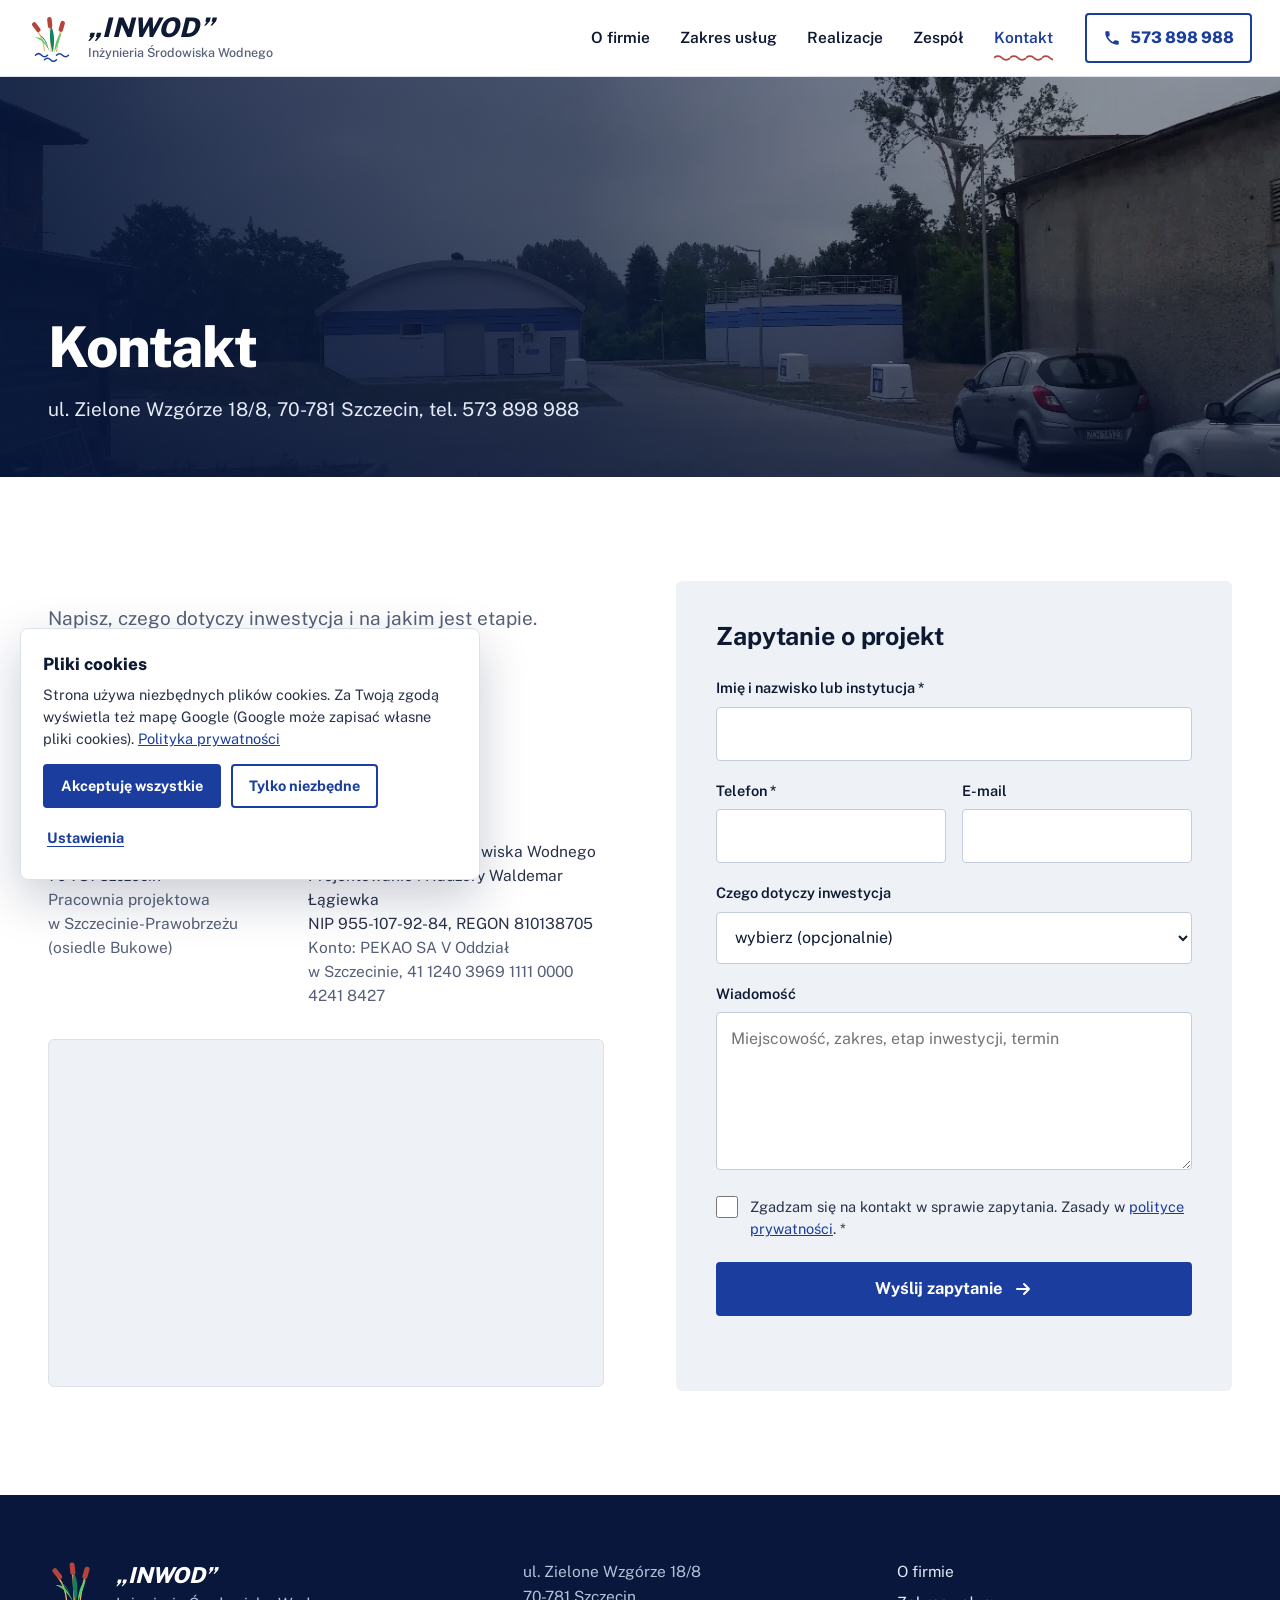
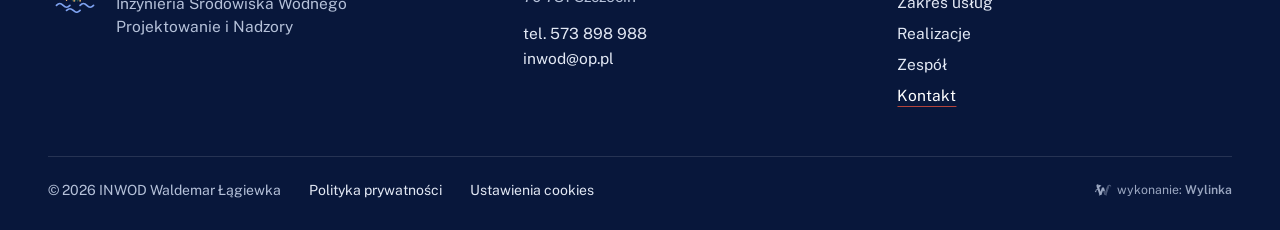
==== kontakt/index.html @ 0514026c "Wersja testowa strony INWOD do odbioru (eksport z WordPressa, noindex) Co-Authored-By: Claude Opus 5" ====
<!doctype html>
<html lang="pl">
<head>
<meta charset="utf-8">
<meta name="viewport" content="width=device-width,initial-scale=1,viewport-fit=cover">
<title>Kontakt - pracownia w Szczecinie | INWOD Szczecin</title>
<meta name="description" content="INWOD, ul. Zielone Wzgórze 18/8, 70-781 Szczecin. Telefon 573 898 988, e-mail inwod@op.pl. Formularz zapytania o projekt i mapa dojazdu.">
<meta name="robots" content="noindex, nofollow">
<link rel="canonical" href="https://disaster26.github.io/inwod-koncepcja/kontakt/">
<meta property="og:type" content="website"><meta property="og:locale" content="pl_PL"><meta property="og:site_name" content="INWOD"><meta property="og:title" content="Kontakt - pracownia w Szczecinie | INWOD Szczecin"><meta property="og:description" content="INWOD, ul. Zielone Wzgórze 18/8, 70-781 Szczecin. Telefon 573 898 988, e-mail inwod@op.pl. Formularz zapytania o projekt i mapa dojazdu."><meta property="og:url" content="https://disaster26.github.io/inwod-koncepcja/kontakt/"><meta property="og:image" content="https://disaster26.github.io/inwod-koncepcja/wp-content/uploads/2026/11/suw-lazy-filtry-1024x768.webp">
<script type="application/ld+json">{"@context":"https://schema.org","@type":"ProfessionalService","@id":"https://disaster26.github.io/inwod-koncepcja/#firma","name":"INWOD Inżynieria Środowiska Wodnego Projektowanie i Nadzory Waldemar Łągiewka","alternateName":"INWOD","url":"https://disaster26.github.io/inwod-koncepcja/","telephone":"+48573898988","email":"inwod@op.pl","foundingDate":"1994","founder":{"@type":"Person","name":"Waldemar Łągiewka","jobTitle":"projektant, właściciel"},"taxID":"9551079284","address":{"@type":"PostalAddress","streetAddress":"Zielone Wzgórze 18/8","postalCode":"70-781","addressLocality":"Szczecin","addressRegion":"zachodniopomorskie","addressCountry":"PL"},"areaServed":"Polska","knowsAbout":["oczyszczalnie ścieków","stacje uzdatniania wody","sieci wodociągowe","kanalizacja sanitarna","kanalizacja deszczowa","operaty wodnoprawne","karta informacyjna przedsięwzięcia"],"image":"https://disaster26.github.io/inwod-koncepcja/wp-content/uploads/2026/11/suw-lazy-filtry-1024x768.webp"}</script>
<meta name="theme-color" content="#0B1E4C">
<link rel="icon" href="https://disaster26.github.io/inwod-koncepcja/wp-content/themes/inwod/assets/img/favicon.svg" type="image/svg+xml"><link rel="apple-touch-icon" href="https://disaster26.github.io/inwod-koncepcja/wp-content/themes/inwod/assets/img/favicon-180.png">
<link rel="preload" href="https://disaster26.github.io/inwod-koncepcja/wp-content/themes/inwod/assets/fonts/publicsans-latin.woff2" as="font" type="font/woff2" crossorigin>
<link rel="preload" href="https://disaster26.github.io/inwod-koncepcja/wp-content/themes/inwod/assets/fonts/publicsans-latin-ext.woff2" as="font" type="font/woff2" crossorigin>
<style>@font-face{font-family:"Public Sans";src:url(https://disaster26.github.io/inwod-koncepcja/wp-content/themes/inwod/assets/fonts/publicsans-latin-ext.woff2) format("woff2");font-weight:100 900;font-display:swap;unicode-range:U+0100-02BA,U+02BD-02C5,U+02C7-02CC,U+02CE-02D7,U+02DD-02FF,U+0304,U+0308,U+0329,U+1D00-1DBF,U+1E00-1E9F,U+1EF2-1EFF,U+2020,U+20A0-20AB,U+20AD-20C0,U+2113,U+2C60-2C7F,U+A720-A7FF}
@font-face{font-family:"Public Sans";src:url(https://disaster26.github.io/inwod-koncepcja/wp-content/themes/inwod/assets/fonts/publicsans-latin.woff2) format("woff2");font-weight:100 900;font-display:swap;unicode-range:U+0000-00FF,U+0131,U+0152-0153,U+02BB-02BC,U+02C6,U+02DA,U+02DC,U+0304,U+0308,U+0329,U+2000-206F,U+20AC,U+2122,U+2191,U+2193,U+2212,U+2215,U+FEFF,U+FFFD}
:root{--g:#1B3E9E;--gd:#0B1E4C;--gdd:#08173B;--a:#B4443C;--ad:#93302A;--z:#13805F;--ink:#0E1A33;--tx:#28324A;--sz:#566079;--li:#DCE2EA;--bg2:#EEF1F5;--hh:76px;--fala:url("data:image/svg+xml,%3Csvg xmlns='http://www.w3.org/2000/svg' width='16' height='6' viewBox='0 0 16 6'%3E%3Cpath d='M0 3c2-2.4 6-2.4 8 0s6 2.4 8 0' fill='none' stroke='%23B4443C' stroke-width='1.8'/%3E%3C/svg%3E");--fala-g:url("data:image/svg+xml,%3Csvg xmlns='http://www.w3.org/2000/svg' width='22' height='10' viewBox='0 0 22 10'%3E%3Cg fill='none' stroke='%231B3E9E' stroke-width='1.7' stroke-linecap='round'%3E%3Cpath d='M1 3.5c2.2-2.6 4.8-2.6 7 0s4.8 2.6 7 0'/%3E%3Cpath d='M6 8c2.2-2.6 4.8-2.6 7 0s4.8 2.6 7 0'/%3E%3C/g%3E%3C/svg%3E")}
*,*::before,*::after{box-sizing:border-box}
html{-webkit-text-size-adjust:100%;scroll-behavior:smooth;scroll-padding-top:calc(var(--hh) + 16px)}
body{margin:0;background:#fff;color:var(--tx);font:400 17px/1.62 "Public Sans",system-ui,-apple-system,"Segoe UI",Roboto,Arial,sans-serif;-webkit-font-smoothing:antialiased;overflow-x:hidden}
img,svg{max-width:100%;display:block}
img{height:auto}
a{color:var(--g)}
h1,h2,h3{color:var(--ink);line-height:1.12;margin:0;font-weight:800;letter-spacing:-.015em;text-wrap:balance}
h2{font-size:clamp(29px,3.1vw,44px)}
h3{font-size:20px;font-weight:700;letter-spacing:-.005em;line-height:1.25}
p{margin:0 0 1em}
button{font:inherit;cursor:pointer}
.wrap{max-width:1240px;margin:0 auto;padding:0 28px}
.skip{position:absolute;left:-9999px;top:8px;z-index:100;background:#fff;padding:10px 14px}
.skip:focus{left:8px}
:focus-visible{outline:3px solid var(--a);outline-offset:2px}
.ik{width:18px;height:18px;flex:none}
.szary{color:var(--sz)}
/* przyciski */
.btn{display:inline-flex;align-items:center;justify-content:center;gap:10px;min-height:54px;padding:0 26px;border-radius:4px;border:2px solid transparent;font-weight:700;font-size:16.5px;line-height:1.2;text-decoration:none;transition:background-color .18s,color .18s,border-color .18s,transform .18s}
.btn:active{transform:translateY(1px)}
.btn .ik{width:20px;height:20px}
.btn-akc{background:var(--a);color:#fff}
.btn-akc:hover{background:var(--ad)}
.btn-szklo{background:rgba(8,23,59,.28);border-color:rgba(255,255,255,.8);color:#fff;-webkit-backdrop-filter:blur(6px);backdrop-filter:blur(6px)}
.btn-szklo:hover{background:#fff;color:var(--gd)}
.btn-gl{background:var(--g);color:#fff}
.btn-gl:hover{background:var(--gd)}
.btn-pelny{width:100%}
.lnk{display:inline-flex;align-items:center;gap:8px;font-weight:700;color:var(--g);text-decoration:none}
.lnk .ik{transition:transform .18s}
.lnk:hover .ik{transform:translateX(4px)}
.lnk-jasny{color:#fff}
/* nagłówek */
.top{position:sticky;top:0;z-index:50;background:#fff;border-bottom:1px solid var(--li)}
.top-in{max-width:1400px;margin:0 auto;padding:0 28px;height:var(--hh);display:flex;align-items:center;gap:32px}
.logo{display:flex;align-items:center;gap:12px;text-decoration:none;color:var(--ink);flex:none}
.logo .znak{width:48px;height:48px}
.logo-tx b{display:block;font-size:27px;line-height:1;font-weight:800;font-style:italic;letter-spacing:.01em}
.logo-tx span{display:block;font-size:12.5px;line-height:1.3;color:var(--sz);margin-top:4px;font-weight:500}
.nav{display:flex;gap:30px;margin-left:auto}
.nav a{position:relative;padding:10px 0;color:var(--ink);font-weight:600;font-size:15.5px;text-decoration:none}
.nav a:hover{color:var(--g)}
.nav a.on{color:var(--g)}
.nav a.on::after,.menu-mob nav a.on::after{content:"";position:absolute;left:0;right:0;bottom:0;height:6px;background:var(--fala) repeat-x left center/16px 6px}
.top-tel{display:inline-flex;align-items:center;gap:9px;padding:10px 16px;border:2px solid var(--g);border-radius:4px;color:var(--g);font-weight:800;font-size:16px;text-decoration:none;white-space:nowrap}
.top-tel:hover{background:var(--g);color:#fff}
.burger{display:none;margin-left:auto;width:48px;height:48px;border:0;background:transparent;padding:12px;flex-direction:column;justify-content:space-between}
.burger span{display:block;height:2.5px;border-radius:2px;background:var(--ink);transition:transform .2s,opacity .2s}
.burger[aria-expanded=true] span:nth-child(1){transform:translateY(9.5px) rotate(45deg)}
.burger[aria-expanded=true] span:nth-child(2){opacity:0}
.burger[aria-expanded=true] span:nth-child(3){transform:translateY(-9.5px) rotate(-45deg)}
.menu-mob{position:fixed;left:0;right:0;top:var(--hh);bottom:0;background:#fff;overflow:auto;padding:12px 20px 32px;border-top:1px solid var(--li)}
.menu-mob nav{display:flex;flex-direction:column}
.menu-mob nav a{position:relative;align-self:flex-start;padding:14px 0;font-size:23px;font-weight:700;color:var(--ink);text-decoration:none}
.menu-mob nav a.on{color:var(--g)}
.menu-mob nav a.on::after{bottom:6px}
.menu-mob-k{margin-top:24px;padding-top:24px;border-top:1px solid var(--li);display:flex;flex-direction:column;gap:14px}
.menu-mob-tel{display:inline-flex;align-items:center;gap:10px;font-size:22px;font-weight:800;color:var(--g);text-decoration:none}
.menu-mob-k p{color:var(--sz);margin:0}
/* pierwszy ekran */
.hero{position:relative;display:flex;align-items:flex-end;min-height:calc(100svh - var(--hh));max-height:980px;color:#fff;background:var(--gd);overflow:hidden;isolation:isolate}
.hero-tlo img{position:absolute;inset:0;width:100%;height:100%;object-fit:cover;object-position:62% 50%;z-index:-2}
.hero::before{content:"";position:absolute;inset:0;z-index:-1;background:linear-gradient(90deg,rgba(8,23,59,.9) 0%,rgba(8,23,59,.72) 34%,rgba(8,23,59,.25) 62%,rgba(8,23,59,0) 80%),linear-gradient(0deg,rgba(8,23,59,.55) 0%,rgba(8,23,59,0) 40%)}
.hero-in{width:100%;padding-top:72px;padding-bottom:clamp(64px,9vh,120px)}
.hero h1{color:#fff;font-size:clamp(38px,4.6vw,72px);line-height:1.04;letter-spacing:-.025em;max-width:17ch}
.hero-lead{font-size:clamp(18px,1.45vw,21px);line-height:1.55;max-width:34em;margin:24px 0 0;color:#E6ECF7}
.hero-cta{display:flex;flex-wrap:wrap;gap:14px;margin-top:36px}
.hero-fale{display:none}
/* nagłówek podstrony */
.glowa{position:relative;display:flex;align-items:flex-end;min-height:400px;color:#fff;background:var(--gd);overflow:hidden;isolation:isolate}
.glowa-tlo img{position:absolute;inset:0;width:100%;height:100%;object-fit:cover;z-index:-2}
.glowa::before{content:"";position:absolute;inset:0;z-index:-1;background:linear-gradient(90deg,rgba(8,23,59,.9) 0%,rgba(8,23,59,.66) 45%,rgba(8,23,59,.2) 85%),linear-gradient(0deg,rgba(8,23,59,.5),rgba(8,23,59,0) 55%)}
.glowa-in{width:100%;padding-top:72px;padding-bottom:52px}
.glowa h1{color:#fff;font-size:clamp(36px,4.4vw,62px);letter-spacing:-.025em;max-width:16ch}
.glowa p{font-size:19px;max-width:40em;margin:16px 0 0;color:#E6ECF7}
/* sekcje */
.sek{padding:104px 0}
.szare{background:var(--bg2)}
.ciemne{background:var(--gd);color:#D4DCEC}
.ciemne h2,.ciemne h3{color:#fff}
.h2-fale{width:64px;height:16px;margin-top:18px;color:var(--a)}
.ciemne .h2-fale{color:#7EA2F0}
.sek-glowa{max-width:780px;margin-bottom:48px}
.sek-glowa .lead{margin-top:22px}
.lead{font-size:19px;line-height:1.6;color:var(--sz)}
.ciemne .lead{color:#C2CDE3}
.sek-glowa-r{max-width:none;display:flex;align-items:flex-end;justify-content:space-between;gap:24px}
/* o firmie */
.onas-in{display:grid;grid-template-columns:1.1fr .9fr;gap:80px;align-items:center}
.onas-tx h2{margin-bottom:0}
.onas-tx .h2-fale{margin-bottom:28px}
.cytat{font-size:22px;line-height:1.35;font-weight:700;color:var(--g);border-left:4px solid var(--a);padding:2px 0 2px 18px;margin:28px 0}
.onas-zdj{margin:0;position:relative}
.onas-zdj img{width:100%;aspect-ratio:4/5;object-fit:cover;object-position:22% 50%;border-radius:4px}
.onas-zdj figcaption{font-size:14px;color:var(--sz);margin-top:10px}
/* droga wody i zakres */
.droga{background:#fff;border:1px solid var(--li);border-radius:6px;padding:28px 32px 20px;overflow-x:auto;-webkit-overflow-scrolling:touch;scrollbar-width:thin}
.droga svg{min-width:980px;width:100%;height:auto}
.droga text{font-family:"Public Sans",system-ui,sans-serif}
.droga-hint{display:none}
.tor .karta-tx p{display:-webkit-box;-webkit-line-clamp:3;-webkit-box-orient:vertical;overflow:hidden}
.tor .karta-tx ul{display:none}
.uslugi{display:grid;grid-template-columns:repeat(3,1fr);gap:24px;margin-top:32px}
.usl{background:#fff;border-top:4px solid var(--g);border-radius:0 0 6px 6px;padding:30px 30px 28px;display:flex;flex-direction:column}
.usl:nth-child(3n+2){border-top-color:var(--a)}
.usl:nth-child(3n){border-top-color:var(--z)}
.usl h3{margin-bottom:14px}
.usl p{font-size:16px;color:var(--tx)}
.usl .lnk{margin-top:auto;padding-top:6px}
/* tor kart (przesuwany palcem i myszą) */
.tor{display:flex;gap:24px;overflow-x:auto;scroll-snap-type:x mandatory;scroll-padding:0 max(28px,calc((100vw - 1240px)/2 + 28px));padding:4px max(28px,calc((100vw - 1240px)/2 + 28px)) 28px;scrollbar-width:none;cursor:grab;outline-offset:-3px}
.tor::-webkit-scrollbar{display:none}
.tor.ciag{cursor:grabbing;scroll-snap-type:none}
.tor.ciag *{pointer-events:none}
.tor .karta{flex:0 0 400px;scroll-snap-align:start}
.tor-str{display:flex;gap:10px}
.str{width:52px;height:52px;border:2px solid var(--ink);background:#fff;border-radius:4px;font-size:22px;line-height:1;color:var(--ink);transition:background .18s,color .18s}
.str:hover:not(:disabled){background:var(--ink);color:#fff}
.str:disabled{opacity:.3;cursor:default}
.realw .btn{margin-top:12px}
.karta{background:#fff;border:1px solid var(--li);border-radius:6px;overflow:hidden;display:flex;flex-direction:column;user-select:none}
.karta-zdj{position:relative;display:block;width:100%;padding:0;border:0;background:var(--bg2);aspect-ratio:3/2;overflow:hidden;cursor:zoom-in}
.karta-zdj img{width:100%;height:100%;object-fit:cover;transition:transform .5s cubic-bezier(.2,.7,.3,1)}
.karta-zdj:hover img{transform:scale(1.04)}
.karta-ile{position:absolute;left:12px;bottom:12px;background:rgba(8,23,59,.82);color:#fff;font-size:13px;font-weight:700;padding:5px 10px;border-radius:3px}
.karta-tx{padding:20px 22px 24px}
.karta-r{font-size:14px;font-weight:700;color:var(--a);margin:0 0 6px}
.karta h3{font-size:19px;margin-bottom:10px}
.karta p,.karta li{font-size:15.5px;color:var(--sz);margin:0 0 .5em}
.karta ul,.lista ul{margin:0;padding-left:18px}
/* realizacje: lista */
.real-lista{padding-top:48px}
.filtry{display:flex;flex-wrap:wrap;gap:10px;padding-bottom:8px}
.filtry a{display:inline-flex;align-items:center;gap:8px;padding:11px 16px;border:1.5px solid var(--li);border-radius:4px;color:var(--ink);font-weight:600;font-size:15.5px;text-decoration:none;background:#fff}
.filtry a span{color:var(--sz);font-weight:500}
.filtry a:hover{border-color:var(--g);color:var(--g)}
.grupa{padding-top:72px;scroll-margin-top:calc(var(--hh) + 12px)}
.grupa > .lead{max-width:760px;margin-top:18px}
.siatka{display:grid;grid-template-columns:repeat(auto-fill,minmax(270px,1fr));gap:24px;margin-top:36px}
.siatka .karta-r{display:none}
.lista{list-style:none;margin:36px 0 0;padding:0;display:grid;grid-template-columns:1fr 1fr;column-gap:56px}
.lista li{border-top:1px solid var(--li);padding:18px 0 14px 34px;position:relative}
.lista li::before{content:"";position:absolute;left:0;top:25px;width:22px;height:10px;background:var(--fala-g) no-repeat center/22px 10px}
.lista h3{font-size:17px;line-height:1.35;margin-bottom:6px}
.lista p,.lista li li{font-size:15.5px;color:var(--sz);margin:0 0 .4em}
.lista li li{padding:0;border:0}
.lista li li::before{display:none}
/* zespół */
.osoby{display:grid;grid-template-columns:repeat(4,1fr);gap:32px}
.osoba-zdj{aspect-ratio:4/5;border-radius:4px;overflow:hidden;background:#13295F;margin-bottom:18px}
.osoba-zdj img{width:100%;height:100%;object-fit:cover}
.osoba h3{font-size:20px}
.osoba-rola{font-size:15.5px;color:#C2CDE3;margin:8px 0 0}
.osoba-upr{list-style:none;margin:14px 0 0;padding:14px 0 0;border-top:1px solid rgba(255,255,255,.16)}
.osoba-upr li{font-size:14.5px;line-height:1.5;color:#C9D3E8;margin-bottom:8px}
.osoba-tel{display:inline-flex;align-items:center;gap:8px;margin-top:12px;color:#fff;font-weight:700;text-decoration:none}
.zespol .lnk{margin-top:44px}
/* referencje */
.kl-lista{list-style:none;margin:40px 0 0;padding:0;columns:3 280px;column-gap:48px}
.kl-lista li{break-inside:avoid;position:relative;padding:12px 0 12px 34px;border-bottom:1px solid #D3DAE4;font-weight:600;color:var(--ink);font-size:16px}
.kl-lista li::before{content:"";position:absolute;left:0;top:19px;width:22px;height:10px;background:var(--fala-g) no-repeat center/22px 10px}
/* kontakt */
.kontakt-in{display:grid;grid-template-columns:1fr 1fr;gap:72px;align-items:start}
.kontakt-dane .lead{margin:22px 0 26px}
.k-tel{display:inline-flex;align-items:center;gap:12px;font-size:clamp(30px,3vw,42px);font-weight:800;letter-spacing:-.02em;color:var(--g);text-decoration:none;line-height:1.1}
.k-tel .ik{width:30px;height:30px}
.k-mail{display:block;margin-top:10px;font-size:21px;font-weight:600;color:var(--ink)}
.k-dl{display:grid;grid-template-columns:1fr 1.25fr;gap:24px;margin:32px 0}
.k-dl dt{font-size:14px;font-weight:700;color:var(--a);margin-bottom:6px}
.k-dl dd{margin:0;font-size:15.5px;line-height:1.55}
.mapa{aspect-ratio:16/10;border-radius:6px;overflow:hidden;background:var(--bg2);border:1px solid var(--li)}
.mapa iframe{width:100%;height:100%;border:0;display:block}
.mz{height:100%;display:flex;flex-direction:column;justify-content:center;padding:28px}
.mz-n{font-weight:800;color:var(--ink);font-size:19px;margin:0 0 4px}
.mz-a{color:var(--sz);margin:0 0 16px}
.mz-b{display:flex;flex-wrap:wrap;gap:12px}
.mz-b a,.mz-b button{min-height:46px;padding:0 18px;border-radius:4px;border:2px solid var(--g);display:inline-flex;align-items:center;font-weight:700;font-size:15px;text-decoration:none}
.mz-b a{background:var(--g);color:#fff}
.mz-b button{background:#fff;color:var(--g)}
.form{background:var(--bg2);border-radius:6px;padding:40px;position:relative}
.form h3{font-size:25px;margin-bottom:24px}
.pole{margin-bottom:18px}
.pole label{display:block;font-size:14.5px;font-weight:600;color:var(--ink);margin-bottom:7px}
.pole input,.pole select,.pole textarea{width:100%;font:inherit;font-size:16px;color:var(--ink);background:#fff;border:1.5px solid #C3CCDA;border-radius:4px;padding:13px 14px;min-height:52px;transition:border-color .15s,box-shadow .15s}
.pole textarea{min-height:130px;resize:vertical}
.pole input:focus,.pole select:focus,.pole textarea:focus{outline:0;border-color:var(--g);box-shadow:0 0 0 3px rgba(27,62,158,.18)}
.pole-2{display:grid;grid-template-columns:1fr 1fr;gap:16px}
.pulapka{position:absolute;left:-9999px;width:1px;height:1px;overflow:hidden}
.zgoda{display:flex;gap:12px;align-items:flex-start;font-size:14.5px;line-height:1.5;margin:6px 0 22px;cursor:pointer}
.zgoda input{width:22px;height:22px;flex:none;margin:0;accent-color:var(--g)}
.form-info{margin:14px 0 0;font-size:15px;font-weight:600;min-height:1.4em}
.form-info.ok{color:var(--z)}
.form-info.blad{color:var(--a)}
/* treść z edytora */
.tresc-sek{padding:80px 0}
.tresc{max-width:780px}
.tresc-waska{max-width:780px}
.tresc h2{font-size:clamp(25px,2.4vw,32px);margin:48px 0 16px}
.tresc h2:first-child{margin-top:0}
.tresc h3{margin:32px 0 10px}
.tresc p,.tresc li{font-size:17.5px;line-height:1.7}
.tresc ul{padding-left:22px}
.ofirmie{display:grid;grid-template-columns:minmax(0,1fr) 420px;gap:72px;align-items:start}
.ofirmie-bok{display:flex;flex-direction:column;gap:28px;position:sticky;top:calc(var(--hh) + 24px)}
.ofirmie-bok figure{margin:0}
.ofirmie-bok img{width:100%;border-radius:4px;aspect-ratio:4/3;object-fit:cover}
.ofirmie-bok figcaption{font-size:14px;color:var(--sz);margin-top:8px}
.przyciski{display:flex;flex-wrap:wrap;align-items:center;gap:22px}
/* stopka */
.stopka{background:var(--gdd);color:#B5C1D9;padding:64px 0 28px;font-size:15.5px}
.stopka a{color:#E2E8F4;text-decoration:none}
.stopka a:hover{color:#fff;text-decoration:underline}
.stopka-in{display:grid;grid-template-columns:1.3fr 1fr 1fr;gap:40px}
.st-marka{display:flex;gap:14px;align-items:flex-start}
.st-marka p{margin:0;line-height:1.5}
.st-marka b{font-size:22px;font-style:italic;font-weight:800;color:#fff}
.st-znak{width:54px;height:54px;flex:none}
.st-znak g[stroke="#1B3E9E"]{stroke:#7EA2F0}
.st-kol p{margin:0 0 12px}
.st-menu{display:flex;flex-direction:column;gap:6px}
.st-menu a.on{color:#fff;text-decoration:underline;text-decoration-color:var(--a);text-underline-offset:5px}
.st-dol{grid-column:1/-1;display:flex;flex-wrap:wrap;align-items:center;gap:12px 28px;border-top:1px solid rgba(255,255,255,.12);padding-top:22px;margin-top:8px;font-size:14px}
.st-ck{background:none;border:0;padding:0;color:#E2E8F4;font-size:14px}
.st-ck:hover{text-decoration:underline}
.st-dol .wylinka-badge{margin-left:auto;color:#B5C1D9}
/* baner cookies */
.ck{position:fixed;left:20px;bottom:20px;z-index:60;max-width:460px;background:#fff;border:1px solid var(--li);border-radius:8px;box-shadow:0 18px 50px rgba(8,23,59,.22);padding:22px}
.ck-tyt{font-weight:800;color:var(--ink);font-size:17px;margin:0 0 6px}
.ck-tekst{font-size:14.5px;line-height:1.5;margin:0 0 14px}
.ck-ust{margin-bottom:14px}
.ck-kat{display:flex;gap:10px;align-items:flex-start;font-size:14px;line-height:1.45;padding:10px 0;border-top:1px solid var(--li)}
.ck-kat input{width:20px;height:20px;flex:none;margin:1px 0 0;accent-color:var(--g)}
.ck-kat b{display:block;color:var(--ink)}
.ck-akcje{display:flex;flex-wrap:wrap;gap:10px;align-items:center}
.ck-b{min-height:44px;padding:0 16px;border-radius:4px;border:2px solid var(--g);font-weight:700;font-size:14.5px}
.ck-tak,.ck-zapisz{background:var(--g);color:#fff}
.ck-nie{background:#fff;color:var(--g)}
.ck-l{background:none;border:0;padding:8px 4px;color:var(--g);font-weight:700;font-size:14.5px;text-decoration:underline;text-underline-offset:3px}
/* galeria (okno) */
.lb{position:fixed;inset:0;z-index:90;background:rgba(5,12,32,.95);display:flex;align-items:center;justify-content:center;padding:56px 72px}
.lb[hidden]{display:none}
.lb figure{margin:0;max-width:100%;max-height:100%;display:flex;flex-direction:column;align-items:center}
.lb img{max-width:100%;max-height:calc(100vh - 150px);object-fit:contain;border-radius:3px;touch-action:pan-y}
.lb figcaption{color:#E2E8F4;font-size:15.5px;text-align:center;margin-top:14px;max-width:60em}
.lb-x,.lb-s{position:absolute;background:rgba(255,255,255,.08);border:1.5px solid rgba(255,255,255,.5);color:#fff;border-radius:4px;width:52px;height:52px;font-size:24px;line-height:1}
.lb-x{top:16px;right:16px;font-size:30px}
.lb-p{left:12px;top:50%;transform:translateY(-50%)}
.lb-n{right:12px;top:50%;transform:translateY(-50%)}
.lb-x:hover,.lb-s:hover{background:#fff;color:var(--gd)}
body.lb-on{overflow:hidden}
@media (max-width:1180px){
  .nav,.top-tel{display:none}
  .burger{display:flex}
}
@media (max-width:1000px){
  .uslugi{grid-template-columns:1fr 1fr}
  .osoby{grid-template-columns:1fr 1fr;gap:28px 20px}
  .onas-in,.kontakt-in,.ofirmie{grid-template-columns:1fr;gap:48px}
  .onas-zdj{max-width:520px}
  .ofirmie-bok{position:static}
  .lista{grid-template-columns:1fr}
}
@media (max-width:760px){
  :root{--hh:64px}
  body{font-size:16.5px}
  .wrap,.top-in{padding:0 20px}
  .logo .znak{width:42px;height:42px}
  .logo-tx b{font-size:24px}
  .logo-tx span{font-size:11.5px}
  .sek{padding:68px 0}
  .tresc-sek{padding:56px 0}
  .sek-glowa{margin-bottom:32px}
  .lead{font-size:17.5px}
  .hero{min-height:calc(100svh - var(--hh));max-height:none}
  .hero-tlo img{object-position:72% 50%}
  .hero::before{background:linear-gradient(180deg,rgba(8,23,59,.25) 0%,rgba(8,23,59,.5) 32%,rgba(8,23,59,.9) 72%,rgba(8,23,59,.95) 100%)}
  .hero-in{padding-top:48px;padding-bottom:40px}
  .hero h1{font-size:clamp(33px,9.4vw,44px);max-width:none}
  .hero-lead{font-size:17.5px;margin-top:18px}
  .hero-cta{margin-top:28px;flex-direction:column;align-items:stretch;gap:12px}
  .hero-fale{display:none}
  .glowa{min-height:300px}
  .glowa-in{padding-top:56px;padding-bottom:36px}
  .glowa h1{font-size:clamp(32px,9vw,42px)}
  .glowa p{font-size:17px}
  .cytat{font-size:19px}
  .droga{padding:20px 18px 14px;margin:0 -20px;border-radius:0;border-left:0;border-right:0}
  .droga-hint{display:block;font-size:14px;color:var(--sz);margin:12px 0 0}
  .uslugi{grid-template-columns:1fr;gap:16px}
  .usl{padding:24px 22px}
  .tor{gap:16px;scroll-padding:0 20px;padding:4px 20px 24px}
  .tor .karta{flex-basis:84vw}
  .tor-str{display:none}
  .siatka{grid-template-columns:1fr}
  .filtry a{padding:9px 12px;font-size:14.5px}
  .grupa{padding-top:52px}
  .osoba h3{font-size:17px}
  .osoba-rola{font-size:14px}
  .kl-lista li{font-size:15px}
  .k-dl{grid-template-columns:1fr;gap:18px}
  .form{padding:26px 20px;margin:0 -20px;border-radius:0}
  .pole-2{grid-template-columns:1fr;gap:0}
  .stopka-in{grid-template-columns:1fr 1fr;gap:28px 20px}
  .st-marka{grid-column:1/-1}
  .st-dol .wylinka-badge{margin-left:0}
  .ck{left:10px;right:10px;bottom:10px;max-width:none;padding:18px}
  .lb{padding:64px 8px 72px}
  .lb-p,.lb-n{top:auto;bottom:12px;transform:none}
  .lb-p{left:calc(50% - 62px)}
  .lb-n{right:calc(50% - 62px)}
}
@media (prefers-reduced-motion:reduce){
  html{scroll-behavior:auto}
  *,*::before,*::after{transition:none!important;animation:none!important}
}
</style>
</head>
<body class="wp-singular page-template page-template-szablony page-template-kontakt page-template-szablonykontakt-php page page-id-108 wp-theme-inwod">
<a class="skip" href="#tresc">Przejdź do treści</a>
<header class="top">
  <div class="top-in">
    <a class="logo" href="https://disaster26.github.io/inwod-koncepcja/" aria-label="INWOD - strona główna">
      <svg class="znak" viewBox="0 0 64 64" aria-hidden="true" focusable="false"><g fill="none" stroke-linecap="round"><path d="M22 49C21 38 18 29 12 22" stroke="#F2B66B" stroke-width="1.6"/><path d="M31 50C31 38 30 26 29 14" stroke="#F2B66B" stroke-width="1.6"/><path d="M38 50C39 40 41 30 44 20" stroke="#F2B66B" stroke-width="1.6"/></g><path d="M30 51C23 40 18 34 9 31c8-1 14 4 21 20Z" fill="#5FCB6A"/><path d="M33 51c-4-13-5-24-2-35 4 9 5 21 2 35Z" fill="#13805F"/><path d="M35 51c1-12 4-21 10-27-2 8-5 17-10 27Z" fill="#5FCB6A"/><path d="M28 51c-2-10-6-18-13-23 6 2 11 9 13 23Z" fill="#13805F"/><rect x="8" y="10" width="6" height="15" rx="3" transform="rotate(-38 11 17.5)" fill="#B4443C"/><rect x="26" y="4" width="6" height="15" rx="3" transform="rotate(-6 29 11.5)" fill="#B4443C"/><rect x="42" y="9" width="6" height="15" rx="3" transform="rotate(16 45 16.5)" fill="#B4443C"/><g fill="none" stroke="#1B3E9E" stroke-width="2" stroke-linecap="round"><path d="M10 55c3-3 5-3 8 0s5 3 8 0"/><path d="M38 55c3-3 5-3 8 0s5 3 8 0"/><path d="M22 61c3-3 5-3 8 0s5 3 8 0"/></g></svg>      <span class="logo-tx"><b>„INWOD”</b><span>Inżynieria Środowiska Wodnego</span></span>
    </a>
    <nav class="nav" aria-label="Menu główne"><a href="https://disaster26.github.io/inwod-koncepcja/o-firmie/">O firmie</a><a href="https://disaster26.github.io/inwod-koncepcja/zakres-uslug/">Zakres usług</a><a href="https://disaster26.github.io/inwod-koncepcja/realizacje/">Realizacje</a><a href="https://disaster26.github.io/inwod-koncepcja/zespol/">Zespół</a><a href="https://disaster26.github.io/inwod-koncepcja/kontakt/" class="on" aria-current="page">Kontakt</a></nav>
    <a class="top-tel" href="tel:+48573898988" aria-label="Zadzwoń: 573 898 988"><svg class="ik" viewBox="0 0 24 24" aria-hidden="true" focusable="false"><path fill="currentColor" d="M6.6 10.8a15.1 15.1 0 006.6 6.6l2.2-2.2a1 1 0 011-.25 11.4 11.4 0 003.6.57 1 1 0 011 1V20a1 1 0 01-1 1A17 17 0 013 4a1 1 0 011-1h3.5a1 1 0 011 1c0 1.25.2 2.46.57 3.6a1 1 0 01-.25 1z"/></svg><span>573 898 988</span></a>
    <button class="burger" type="button" aria-expanded="false" aria-controls="menu-mob" aria-label="Otwórz menu"><span></span><span></span><span></span></button>
  </div>
  <div class="menu-mob" id="menu-mob" hidden>
    <nav aria-label="Menu mobilne">
      <a href="https://disaster26.github.io/inwod-koncepcja/">Strona główna</a>
      <a href="https://disaster26.github.io/inwod-koncepcja/o-firmie/">O firmie</a><a href="https://disaster26.github.io/inwod-koncepcja/zakres-uslug/">Zakres usług</a><a href="https://disaster26.github.io/inwod-koncepcja/realizacje/">Realizacje</a><a href="https://disaster26.github.io/inwod-koncepcja/zespol/">Zespół</a><a href="https://disaster26.github.io/inwod-koncepcja/kontakt/" class="on" aria-current="page">Kontakt</a>    </nav>
    <div class="menu-mob-k">
      <a class="btn btn-akc" href="https://disaster26.github.io/inwod-koncepcja/kontakt/">Zapytaj o projekt</a>
      <a class="menu-mob-tel" href="tel:+48573898988"><svg class="ik" viewBox="0 0 24 24" aria-hidden="true" focusable="false"><path fill="currentColor" d="M6.6 10.8a15.1 15.1 0 006.6 6.6l2.2-2.2a1 1 0 011-.25 11.4 11.4 0 003.6.57 1 1 0 011 1V20a1 1 0 01-1 1A17 17 0 013 4a1 1 0 011-1h3.5a1 1 0 011 1c0 1.25.2 2.46.57 3.6a1 1 0 01-.25 1z"/></svg>573 898 988</a>
      <p>ul. Zielone Wzgórze 18/8, 70-781 Szczecin</p>
    </div>
  </div>
</header>
<main id="tresc">
<section class="glowa">
  <div class="glowa-tlo"><img width="1387" height="888" src="https://disaster26.github.io/inwod-koncepcja/wp-content/uploads/2026/11/suw-choszczno.webp" class="attachment-full size-full" alt="Stacja uzdatniania wody w Choszcznie" decoding="async" fetchpriority="high" sizes="100vw" srcset="https://disaster26.github.io/inwod-koncepcja/wp-content/uploads/2026/11/suw-choszczno.webp 1387w, https://disaster26.github.io/inwod-koncepcja/wp-content/uploads/2026/11/suw-choszczno-300x192.webp 300w, https://disaster26.github.io/inwod-koncepcja/wp-content/uploads/2026/11/suw-choszczno-1024x656.webp 1024w, https://disaster26.github.io/inwod-koncepcja/wp-content/uploads/2026/11/suw-choszczno-768x492.webp 768w" /></div>
  <div class="glowa-in wrap">
    <h1>Kontakt</h1>
    <p>ul. Zielone Wzgórze 18/8, 70-781 Szczecin, tel. 573 898 988</p>  </div>
</section>
	<section class="sek kontakt" id="kontakt">
  <div class="wrap kontakt-in">
    <div class="kontakt-dane">
            <p class="lead">Napisz, czego dotyczy inwestycja i na jakim jest etapie. Odpowiemy mailowo albo oddzwonimy.</p>
      <a class="k-tel" href="tel:+48573898988"><svg class="ik" viewBox="0 0 24 24" aria-hidden="true" focusable="false"><path fill="currentColor" d="M6.6 10.8a15.1 15.1 0 006.6 6.6l2.2-2.2a1 1 0 011-.25 11.4 11.4 0 003.6.57 1 1 0 011 1V20a1 1 0 01-1 1A17 17 0 013 4a1 1 0 011-1h3.5a1 1 0 011 1c0 1.25.2 2.46.57 3.6a1 1 0 01-.25 1z"/></svg>573 898 988</a>
      <a class="k-mail" href="mailto:&#105;&#110;wo&#100;&#064;&#111;p.&#112;l">in&#119;o&#100;&#064;o&#112;.&#112;&#108;</a>
      <dl class="k-dl">
        <div><dt>Adres pracowni</dt><dd>ul. Zielone Wzgórze 18/8<br>70-781 Szczecin<br><span class="szary">Pracownia projektowa w Szczecinie-Prawobrzeżu (osiedle Bukowe)</span></dd></div>
        <div><dt>Dane firmy</dt><dd>INWOD Inżynieria Środowiska Wodnego Projektowanie i Nadzory Waldemar Łągiewka<br>NIP 955-107-92-84, REGON 810138705<br><span class="szary">Konto: PEKAO SA V Oddział w Szczecinie, 41 1240 3969 1111 0000 4241 8427</span></dd></div>
      </dl>
      <div class="mapa" data-mapa data-src="https://maps.google.com/maps?q=Zielone%20Wzg%C3%B3rze%2018%2C%2070-781%20Szczecin&#038;z=15&#038;hl=pl&#038;output=embed" data-trasa="https://www.google.com/maps/dir/?api=1&#038;destination=Zielone%20Wzg%C3%B3rze%2018%2C%2070-781%20Szczecin" data-adres="ul. Zielone Wzgórze 18/8, 70-781 Szczecin">
        <iframe title="Mapa dojazdu: ul. Zielone Wzgórze 18/8, 70-781 Szczecin" src="https://maps.google.com/maps?q=Zielone%20Wzg%C3%B3rze%2018%2C%2070-781%20Szczecin&#038;z=15&#038;hl=pl&#038;output=embed" loading="lazy" referrerpolicy="no-referrer-when-downgrade"></iframe>
      </div>
    </div>
    <form class="form" id="form" novalidate>
      <h3>Zapytanie o projekt</h3>
      <div class="pole"><label for="f-imie">Imię i nazwisko lub instytucja *</label><input id="f-imie" name="imie" type="text" autocomplete="name" required maxlength="100"></div>
      <div class="pole-2">
        <div class="pole"><label for="f-tel">Telefon *</label><input id="f-tel" name="tel" type="tel" autocomplete="tel" inputmode="tel" required maxlength="30"></div>
        <div class="pole"><label for="f-email">E-mail</label><input id="f-email" name="email" type="email" autocomplete="email" maxlength="120"></div>
      </div>
            <div class="pole"><label for="f-temat">Czego dotyczy inwestycja</label><select id="f-temat" name="temat"><option value="">wybierz (opcjonalnie)</option><option>Oczyszczalnia ścieków</option><option>Ujęcie lub stacja uzdatniania wody</option><option>Sieć wodociągowa lub kanalizacyjna</option><option>KIP, operat wodnoprawny</option><option>Analiza, koncepcja, PFU</option><option>Nadzór</option><option>Inne</option></select></div>
            <div class="pole"><label for="f-wiad">Wiadomość</label><textarea id="f-wiad" name="wiad" rows="5" maxlength="3000" placeholder="Miejscowość, zakres, etap inwestycji, termin"></textarea></div>
      <div class="pulapka" aria-hidden="true"><label for="f-www">Zostaw puste</label><input id="f-www" name="www" type="text" tabindex="-1" autocomplete="off"></div>
      <label class="zgoda"><input type="checkbox" name="zgoda" value="1" required><span>Zgadzam się na kontakt w sprawie zapytania. Zasady w <a href="https://disaster26.github.io/inwod-koncepcja/polityka-prywatnosci/">polityce prywatności</a>. *</span></label>
      <button type="submit" class="btn btn-gl btn-pelny">Wyślij zapytanie<svg class="ik" viewBox="0 0 20 20" aria-hidden="true" focusable="false"><path d="M4 10h11M11 5l5 5-5 5" fill="none" stroke="currentColor" stroke-width="2" stroke-linecap="round" stroke-linejoin="round"/></svg></button>
      <p class="form-info" id="form-info" role="status" aria-live="polite"></p>
    </form>
  </div>
</section>
	</main>
<footer class="stopka">
  <div class="wrap stopka-in">
    <div class="st-marka">
      <svg class="znak st-znak" viewBox="0 0 64 64" aria-hidden="true" focusable="false"><g fill="none" stroke-linecap="round"><path d="M22 49C21 38 18 29 12 22" stroke="#F2B66B" stroke-width="1.6"/><path d="M31 50C31 38 30 26 29 14" stroke="#F2B66B" stroke-width="1.6"/><path d="M38 50C39 40 41 30 44 20" stroke="#F2B66B" stroke-width="1.6"/></g><path d="M30 51C23 40 18 34 9 31c8-1 14 4 21 20Z" fill="#5FCB6A"/><path d="M33 51c-4-13-5-24-2-35 4 9 5 21 2 35Z" fill="#13805F"/><path d="M35 51c1-12 4-21 10-27-2 8-5 17-10 27Z" fill="#5FCB6A"/><path d="M28 51c-2-10-6-18-13-23 6 2 11 9 13 23Z" fill="#13805F"/><rect x="8" y="10" width="6" height="15" rx="3" transform="rotate(-38 11 17.5)" fill="#B4443C"/><rect x="26" y="4" width="6" height="15" rx="3" transform="rotate(-6 29 11.5)" fill="#B4443C"/><rect x="42" y="9" width="6" height="15" rx="3" transform="rotate(16 45 16.5)" fill="#B4443C"/><g fill="none" stroke="#1B3E9E" stroke-width="2" stroke-linecap="round"><path d="M10 55c3-3 5-3 8 0s5 3 8 0"/><path d="M38 55c3-3 5-3 8 0s5 3 8 0"/><path d="M22 61c3-3 5-3 8 0s5 3 8 0"/></g></svg>      <p><b>„INWOD”</b><br>Inżynieria Środowiska Wodnego<br>Projektowanie i Nadzory</p>
    </div>
    <div class="st-kol">
      <p>ul. Zielone Wzgórze 18/8<br>70-781 Szczecin</p>
      <p><a href="tel:+48573898988">tel. 573 898 988</a><br><a href="mailto:&#105;&#110;&#119;o&#100;&#064;o&#112;&#046;&#112;&#108;">&#105;n&#119;o&#100;&#064;op.&#112;&#108;</a></p>
    </div>
    <nav class="st-kol st-menu" aria-label="Menu w stopce"><a href="https://disaster26.github.io/inwod-koncepcja/o-firmie/">O firmie</a><a href="https://disaster26.github.io/inwod-koncepcja/zakres-uslug/">Zakres usług</a><a href="https://disaster26.github.io/inwod-koncepcja/realizacje/">Realizacje</a><a href="https://disaster26.github.io/inwod-koncepcja/zespol/">Zespół</a><a href="https://disaster26.github.io/inwod-koncepcja/kontakt/" class="on" aria-current="page">Kontakt</a></nav>
    <div class="st-dol">
      <span>&copy; 2026 INWOD Waldemar Łągiewka</span>
      <a href="https://disaster26.github.io/inwod-koncepcja/polityka-prywatnosci/">Polityka prywatności</a>
      <button type="button" class="st-ck" data-cookies-ustaw>Ustawienia cookies</button>
      <style>.wylinka-badge{display:inline-flex;align-items:center;gap:.4em;color:inherit;text-decoration:none;font-size:.875em;line-height:1;opacity:.85}.wylinka-badge:hover,.wylinka-badge:focus-visible{opacity:1}.wylinka-badge:focus-visible{outline:2px solid currentColor;outline-offset:3px;border-radius:2px}.wylinka-badge svg{width:18px;height:18px;flex:none;overflow:visible}.wylinka-badge b{font-weight:600}.wylinka-badge .wy-old{opacity:.45;transform-origin:40px 30px;transition:transform .32s cubic-bezier(.3,.7,.4,1),opacity .32s ease-out}.wylinka-badge .wy-pod{opacity:0;transition:opacity .2s ease-out .08s}.wylinka-badge:hover .wy-old,.wylinka-badge:focus-visible .wy-old{transform:translate(9px,7px) rotate(9deg);opacity:0}.wylinka-badge:hover .wy-pod,.wylinka-badge:focus-visible .wy-pod{opacity:1}@media (prefers-reduced-motion:reduce){.wylinka-badge .wy-old,.wylinka-badge .wy-pod{transition:none}.wylinka-badge:hover .wy-old,.wylinka-badge:focus-visible .wy-old{transform:none;opacity:.45}.wylinka-badge:hover .wy-pod,.wylinka-badge:focus-visible .wy-pod{opacity:0}}</style><a class="wylinka-badge" href="https://wylinka.pl/?utm_source=inwod.pl&#038;utm_medium=stopka&#038;utm_campaign=wykonanie" rel="noopener" title="Strona wykonana przez Wylinka"><svg viewBox="0 0 64 64" aria-hidden="true" focusable="false" fill="currentColor"><path d="M9.8 22.8l-1.2-7.9 2.2-3.7 15.5 4.6-.5 1.5-7.2 5.5 4.7 15.6 5-15.6 7 0 4.1 12.7-4.2-.9-2.6 1.8-.8-2.2-5.3 15.6-4.3 0 .4 .2-2.1 2.8-1.3-1.1 1.1-1.4-3.1 .2-.1-1.7 2.2-.1-5.7-16.5-4.8 .6-.8 3.1 0 .5-.3 .5 .8 2.2-1.6 .5-.4-1.3-.8 1.6-1.5-.8 .8-1.6-1.4 .6-.6-1.6 2.3-.8 .2-.4 1.3-4.8 5.9-.8-2.4-6.9zM15.2 13.7l-.1-.4-.4 .8-.1 .8 .1 1 .1 .4 .3 .7 .3-.9 .1-.7 0-.8z"/><path class="wy-pod" d="M37.1 49.8l-4.5-13.3 2.6-1.8 4.2 .9 .9 2.8 3-9.7 0-.5 .1-.8 3.2-8.4 .5-1 .6-1 .9-1.1 1.3-1 1.1-.7 1.4-.5 1.4-.3 .7 0 .9 0 1.2 .3 1.4 .6 .8 .5 .7 .7 .6 .7 .5 .9 .3 .9 .1 .9 0 .8-.2 .9-.5 .9-.5 .6-.7 .5-.7 .3-.1-.1 0-.1 .5-.5 .3-.7 .2-.5 0-.6-.1-.6-.3-.7-.4-.5-.4-.4-.5-.3-.6-.3-.7 0-.7 .1-.6 .1-.5 .4-.5 .5-.3 .5-.2 .7-.1 1.5-1.4 5.1-.8 3.3-.3 .7-.5 .7-6 17.5 1.9 .1-.1 1.7-3.1-.2 1.1 1.4-1.3 1.1-2.1-2.8 .4-.2z"/><path class="wy-old" d="M40.8 50l.4-.2-4.1 0-4.2-12.5 2.5-1.7 4.3 .9 .6 1.9 .6-1.6 0-.3 2.4-7.8 0-.5 .1-.8 3.2-8.4 .4-.8 .6-.9 .9-1.2 .9-.9 1.3-.8 1.4-.6 1.2-.3 1.4-.1 1.3 .1 .6 .2 .8 .3 1.1 .6 .9 .7 .7 .9 .5 .9 .3 .9 .1 1.1-.1 .9-.3 .9-.4 .7-.6 .7-.6 .4-.6 .2-.1-.1 0-.1 .5-.5 .3-.7 .2-.5 0-.5-.1-.6-.2-.6-.3-.5-.4-.5-.5-.3-.6-.3-.7-.1-.6 0-.6 .1-.6 .3-.6 .5-.3 .4-.2 .5-.1 .5-.1 1.5-1.4 5.1-.8 3.3-.3 .7-.5 .7-6 17.5 1.9 .1-.1 1.7-3.1-.2 1.1 1.4-1.3 1.1zM49.6 17.1l.6 1.7-1.5 1.9 .4 .4 1.8-2.1-.7-2.1zM48.1 28.3l.5 1.8-1.7 1.8 .4 .4 1.9-2-.6-2.2zM37.9 41.7l1.7-1.5-.4-.4-1.7 1.4zM42.6 38.7l-1.5 2.8 1.1 2-1.3 2.6 .5 .2 1.5-2.8-1.1-2 1.4-2.5z"/></svg><span>wykonanie: <b>Wylinka</b></span></a>    </div>
  </div>
</footer>
<div class="ck" id="ck" role="dialog" aria-modal="false" aria-labelledby="ckTyt" hidden>
  <div class="ck-in">
    <p class="ck-tyt" id="ckTyt">Pliki cookies</p>
    <p class="ck-tekst">Strona używa niezbędnych plików cookies. Za Twoją zgodą wyświetla też mapę Google (Google może zapisać własne pliki cookies). <a href="https://disaster26.github.io/inwod-koncepcja/polityka-prywatnosci/">Polityka prywatności</a></p>
    <div class="ck-ust" id="ckUst" hidden>
      <label class="ck-kat"><input type="checkbox" checked disabled><span><b>Niezbędne</b> Zapamiętanie Twojego wyboru i działanie strony. Zawsze włączone.</span></label>
      <label class="ck-kat"><input type="checkbox" id="ckMapy"><span><b>Mapa Google</b> Mapa dojazdu do pracowni. Google może zapisać własne pliki cookies. Bez zgody zobaczysz adres i przycisk „Wyznacz trasę”.</span></label>
          </div>
    <div class="ck-akcje">
      <button type="button" class="ck-b ck-tak" data-ck="wszystkie">Akceptuję wszystkie</button>
      <button type="button" class="ck-b ck-nie" data-ck="niezbedne">Tylko niezbędne</button>
      <button type="button" class="ck-l" data-ck="ustawienia" aria-expanded="false" aria-controls="ckUst">Ustawienia</button>
      <button type="button" class="ck-b ck-zapisz" data-ck="zapisz" hidden>Zapisz wybór</button>
    </div>
  </div>
</div>
<div class="lb" id="lb" role="dialog" aria-modal="true" aria-label="Galeria zdjęć" hidden>
  <button type="button" class="lb-x" data-lb="x" aria-label="Zamknij galerię">&times;</button>
  <button type="button" class="lb-s lb-p" data-lb="-1" aria-label="Poprzednie zdjęcie">&larr;</button>
  <figure><img id="lb-img" alt=""><figcaption id="lb-txt"></figcaption></figure>
  <button type="button" class="lb-s lb-n" data-lb="1" aria-label="Następne zdjęcie">&rarr;</button>
</div>
<script src="https://disaster26.github.io/inwod-koncepcja/wp-content/themes/inwod/assets/js/site.js?v=1794583101" defer></script>
</body>
</html>
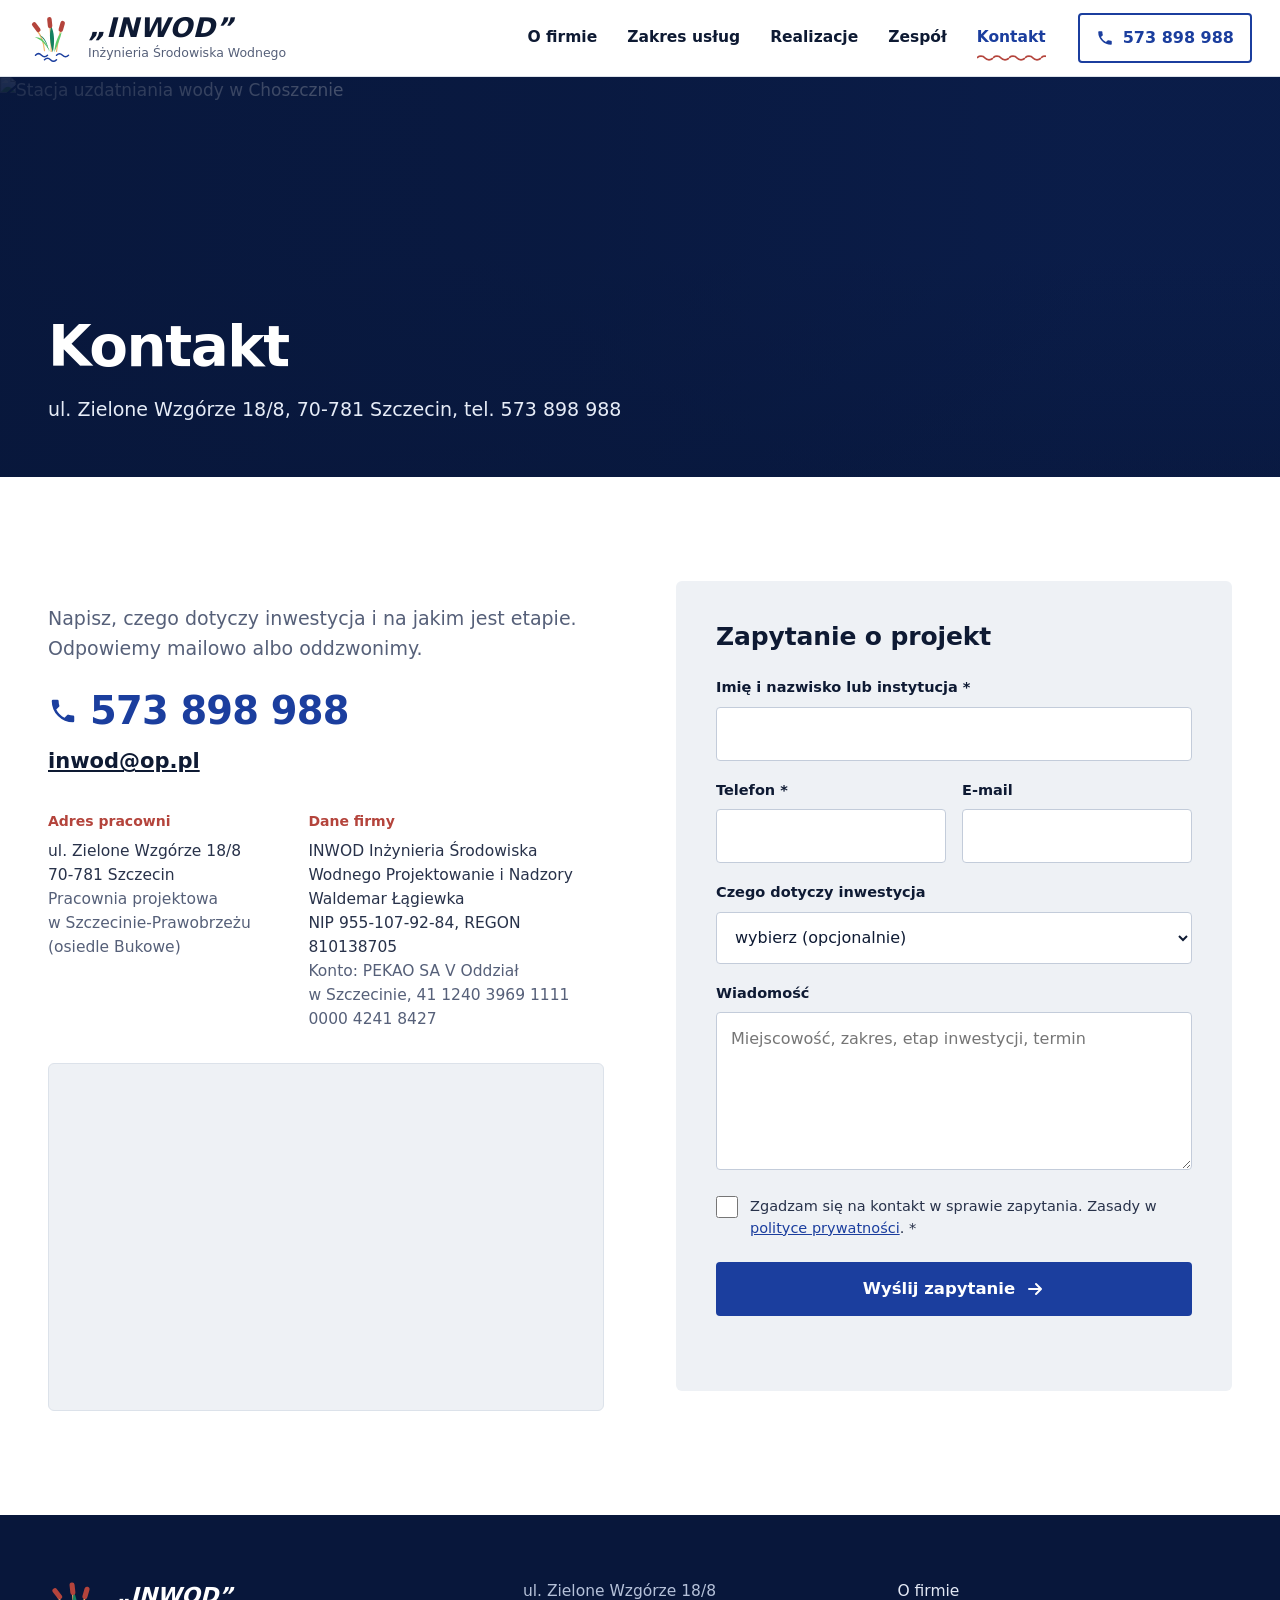
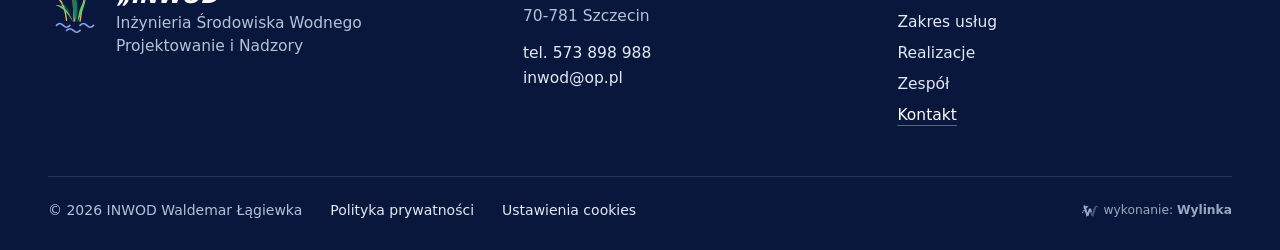
==== commit da5cbe33: "Adresy podgladu: wylinka-podglad.pl zamiast disaster26.github.io" ====
--- a/kontakt/index.html
+++ b/kontakt/index.html
@@ -6,15 +6,15 @@
 <title>Kontakt - pracownia w Szczecinie | INWOD Szczecin</title>
 <meta name="description" content="INWOD, ul. Zielone Wzgórze 18/8, 70-781 Szczecin. Telefon 573 898 988, e-mail inwod@op.pl. Formularz zapytania o projekt i mapa dojazdu.">
 <meta name="robots" content="noindex, nofollow">
-<link rel="canonical" href="https://disaster26.github.io/inwod-koncepcja/kontakt/">
-<meta property="og:type" content="website"><meta property="og:locale" content="pl_PL"><meta property="og:site_name" content="INWOD"><meta property="og:title" content="Kontakt - pracownia w Szczecinie | INWOD Szczecin"><meta property="og:description" content="INWOD, ul. Zielone Wzgórze 18/8, 70-781 Szczecin. Telefon 573 898 988, e-mail inwod@op.pl. Formularz zapytania o projekt i mapa dojazdu."><meta property="og:url" content="https://disaster26.github.io/inwod-koncepcja/kontakt/"><meta property="og:image" content="https://disaster26.github.io/inwod-koncepcja/wp-content/uploads/2026/11/suw-lazy-filtry-1024x768.webp">
-<script type="application/ld+json">{"@context":"https://schema.org","@type":"ProfessionalService","@id":"https://disaster26.github.io/inwod-koncepcja/#firma","name":"INWOD Inżynieria Środowiska Wodnego Projektowanie i Nadzory Waldemar Łągiewka","alternateName":"INWOD","url":"https://disaster26.github.io/inwod-koncepcja/","telephone":"+48573898988","email":"inwod@op.pl","foundingDate":"1994","founder":{"@type":"Person","name":"Waldemar Łągiewka","jobTitle":"projektant, właściciel"},"taxID":"9551079284","address":{"@type":"PostalAddress","streetAddress":"Zielone Wzgórze 18/8","postalCode":"70-781","addressLocality":"Szczecin","addressRegion":"zachodniopomorskie","addressCountry":"PL"},"areaServed":"Polska","knowsAbout":["oczyszczalnie ścieków","stacje uzdatniania wody","sieci wodociągowe","kanalizacja sanitarna","kanalizacja deszczowa","operaty wodnoprawne","karta informacyjna przedsięwzięcia"],"image":"https://disaster26.github.io/inwod-koncepcja/wp-content/uploads/2026/11/suw-lazy-filtry-1024x768.webp"}</script>
+<link rel="canonical" href="https://wylinka-podglad.pl/inwod-koncepcja/kontakt/">
+<meta property="og:type" content="website"><meta property="og:locale" content="pl_PL"><meta property="og:site_name" content="INWOD"><meta property="og:title" content="Kontakt - pracownia w Szczecinie | INWOD Szczecin"><meta property="og:description" content="INWOD, ul. Zielone Wzgórze 18/8, 70-781 Szczecin. Telefon 573 898 988, e-mail inwod@op.pl. Formularz zapytania o projekt i mapa dojazdu."><meta property="og:url" content="https://wylinka-podglad.pl/inwod-koncepcja/kontakt/"><meta property="og:image" content="https://wylinka-podglad.pl/inwod-koncepcja/wp-content/uploads/2026/11/suw-lazy-filtry-1024x768.webp">
+<script type="application/ld+json">{"@context":"https://schema.org","@type":"ProfessionalService","@id":"https://wylinka-podglad.pl/inwod-koncepcja/#firma","name":"INWOD Inżynieria Środowiska Wodnego Projektowanie i Nadzory Waldemar Łągiewka","alternateName":"INWOD","url":"https://wylinka-podglad.pl/inwod-koncepcja/","telephone":"+48573898988","email":"inwod@op.pl","foundingDate":"1994","founder":{"@type":"Person","name":"Waldemar Łągiewka","jobTitle":"projektant, właściciel"},"taxID":"9551079284","address":{"@type":"PostalAddress","streetAddress":"Zielone Wzgórze 18/8","postalCode":"70-781","addressLocality":"Szczecin","addressRegion":"zachodniopomorskie","addressCountry":"PL"},"areaServed":"Polska","knowsAbout":["oczyszczalnie ścieków","stacje uzdatniania wody","sieci wodociągowe","kanalizacja sanitarna","kanalizacja deszczowa","operaty wodnoprawne","karta informacyjna przedsięwzięcia"],"image":"https://wylinka-podglad.pl/inwod-koncepcja/wp-content/uploads/2026/11/suw-lazy-filtry-1024x768.webp"}</script>
 <meta name="theme-color" content="#0B1E4C">
-<link rel="icon" href="https://disaster26.github.io/inwod-koncepcja/wp-content/themes/inwod/assets/img/favicon.svg" type="image/svg+xml"><link rel="apple-touch-icon" href="https://disaster26.github.io/inwod-koncepcja/wp-content/themes/inwod/assets/img/favicon-180.png">
-<link rel="preload" href="https://disaster26.github.io/inwod-koncepcja/wp-content/themes/inwod/assets/fonts/publicsans-latin.woff2" as="font" type="font/woff2" crossorigin>
-<link rel="preload" href="https://disaster26.github.io/inwod-koncepcja/wp-content/themes/inwod/assets/fonts/publicsans-latin-ext.woff2" as="font" type="font/woff2" crossorigin>
-<style>@font-face{font-family:"Public Sans";src:url(https://disaster26.github.io/inwod-koncepcja/wp-content/themes/inwod/assets/fonts/publicsans-latin-ext.woff2) format("woff2");font-weight:100 900;font-display:swap;unicode-range:U+0100-02BA,U+02BD-02C5,U+02C7-02CC,U+02CE-02D7,U+02DD-02FF,U+0304,U+0308,U+0329,U+1D00-1DBF,U+1E00-1E9F,U+1EF2-1EFF,U+2020,U+20A0-20AB,U+20AD-20C0,U+2113,U+2C60-2C7F,U+A720-A7FF}
-@font-face{font-family:"Public Sans";src:url(https://disaster26.github.io/inwod-koncepcja/wp-content/themes/inwod/assets/fonts/publicsans-latin.woff2) format("woff2");font-weight:100 900;font-display:swap;unicode-range:U+0000-00FF,U+0131,U+0152-0153,U+02BB-02BC,U+02C6,U+02DA,U+02DC,U+0304,U+0308,U+0329,U+2000-206F,U+20AC,U+2122,U+2191,U+2193,U+2212,U+2215,U+FEFF,U+FFFD}
+<link rel="icon" href="https://wylinka-podglad.pl/inwod-koncepcja/wp-content/themes/inwod/assets/img/favicon.svg" type="image/svg+xml"><link rel="apple-touch-icon" href="https://wylinka-podglad.pl/inwod-koncepcja/wp-content/themes/inwod/assets/img/favicon-180.png">
+<link rel="preload" href="https://wylinka-podglad.pl/inwod-koncepcja/wp-content/themes/inwod/assets/fonts/publicsans-latin.woff2" as="font" type="font/woff2" crossorigin>
+<link rel="preload" href="https://wylinka-podglad.pl/inwod-koncepcja/wp-content/themes/inwod/assets/fonts/publicsans-latin-ext.woff2" as="font" type="font/woff2" crossorigin>
+<style>@font-face{font-family:"Public Sans";src:url(https://wylinka-podglad.pl/inwod-koncepcja/wp-content/themes/inwod/assets/fonts/publicsans-latin-ext.woff2) format("woff2");font-weight:100 900;font-display:swap;unicode-range:U+0100-02BA,U+02BD-02C5,U+02C7-02CC,U+02CE-02D7,U+02DD-02FF,U+0304,U+0308,U+0329,U+1D00-1DBF,U+1E00-1E9F,U+1EF2-1EFF,U+2020,U+20A0-20AB,U+20AD-20C0,U+2113,U+2C60-2C7F,U+A720-A7FF}
+@font-face{font-family:"Public Sans";src:url(https://wylinka-podglad.pl/inwod-koncepcja/wp-content/themes/inwod/assets/fonts/publicsans-latin.woff2) format("woff2");font-weight:100 900;font-display:swap;unicode-range:U+0000-00FF,U+0131,U+0152-0153,U+02BB-02BC,U+02C6,U+02DA,U+02DC,U+0304,U+0308,U+0329,U+2000-206F,U+20AC,U+2122,U+2191,U+2193,U+2212,U+2215,U+FEFF,U+FFFD}
 :root{--g:#1B3E9E;--gd:#0B1E4C;--gdd:#08173B;--a:#B4443C;--ad:#93302A;--z:#13805F;--ink:#0E1A33;--tx:#28324A;--sz:#566079;--li:#DCE2EA;--bg2:#EEF1F5;--hh:76px;--fala:url("data:image/svg+xml,%3Csvg xmlns='http://www.w3.org/2000/svg' width='16' height='6' viewBox='0 0 16 6'%3E%3Cpath d='M0 3c2-2.4 6-2.4 8 0s6 2.4 8 0' fill='none' stroke='%23B4443C' stroke-width='1.8'/%3E%3C/svg%3E");--fala-g:url("data:image/svg+xml,%3Csvg xmlns='http://www.w3.org/2000/svg' width='22' height='10' viewBox='0 0 22 10'%3E%3Cg fill='none' stroke='%231B3E9E' stroke-width='1.7' stroke-linecap='round'%3E%3Cpath d='M1 3.5c2.2-2.6 4.8-2.6 7 0s4.8 2.6 7 0'/%3E%3Cpath d='M6 8c2.2-2.6 4.8-2.6 7 0s4.8 2.6 7 0'/%3E%3C/g%3E%3C/svg%3E")}
 *,*::before,*::after{box-sizing:border-box}
 html{-webkit-text-size-adjust:100%;scroll-behavior:smooth;scroll-padding-top:calc(var(--hh) + 16px)}
@@ -312,6 +312,10 @@
   .siatka{grid-template-columns:1fr}
   .filtry a{padding:9px 12px;font-size:14.5px}
   .grupa{padding-top:52px}
+  .osoby-pelne{grid-template-columns:1fr;gap:32px}
+  .osoby-pelne .osoba{display:grid;grid-template-columns:128px 1fr;column-gap:18px;align-items:start}
+  .osoby-pelne .osoba-zdj{grid-row:1/span 5;margin:0}
+  .osoby-pelne .osoba h3{font-size:19px}
   .osoba h3{font-size:17px}
   .osoba-rola{font-size:14px}
   .kl-lista li{font-size:15px}
@@ -337,19 +341,19 @@
 <a class="skip" href="#tresc">Przejdź do treści</a>
 <header class="top">
   <div class="top-in">
-    <a class="logo" href="https://disaster26.github.io/inwod-koncepcja/" aria-label="INWOD - strona główna">
+    <a class="logo" href="https://wylinka-podglad.pl/inwod-koncepcja/" aria-label="INWOD - strona główna">
       <svg class="znak" viewBox="0 0 64 64" aria-hidden="true" focusable="false"><g fill="none" stroke-linecap="round"><path d="M22 49C21 38 18 29 12 22" stroke="#F2B66B" stroke-width="1.6"/><path d="M31 50C31 38 30 26 29 14" stroke="#F2B66B" stroke-width="1.6"/><path d="M38 50C39 40 41 30 44 20" stroke="#F2B66B" stroke-width="1.6"/></g><path d="M30 51C23 40 18 34 9 31c8-1 14 4 21 20Z" fill="#5FCB6A"/><path d="M33 51c-4-13-5-24-2-35 4 9 5 21 2 35Z" fill="#13805F"/><path d="M35 51c1-12 4-21 10-27-2 8-5 17-10 27Z" fill="#5FCB6A"/><path d="M28 51c-2-10-6-18-13-23 6 2 11 9 13 23Z" fill="#13805F"/><rect x="8" y="10" width="6" height="15" rx="3" transform="rotate(-38 11 17.5)" fill="#B4443C"/><rect x="26" y="4" width="6" height="15" rx="3" transform="rotate(-6 29 11.5)" fill="#B4443C"/><rect x="42" y="9" width="6" height="15" rx="3" transform="rotate(16 45 16.5)" fill="#B4443C"/><g fill="none" stroke="#1B3E9E" stroke-width="2" stroke-linecap="round"><path d="M10 55c3-3 5-3 8 0s5 3 8 0"/><path d="M38 55c3-3 5-3 8 0s5 3 8 0"/><path d="M22 61c3-3 5-3 8 0s5 3 8 0"/></g></svg>      <span class="logo-tx"><b>„INWOD”</b><span>Inżynieria Środowiska Wodnego</span></span>
     </a>
-    <nav class="nav" aria-label="Menu główne"><a href="https://disaster26.github.io/inwod-koncepcja/o-firmie/">O firmie</a><a href="https://disaster26.github.io/inwod-koncepcja/zakres-uslug/">Zakres usług</a><a href="https://disaster26.github.io/inwod-koncepcja/realizacje/">Realizacje</a><a href="https://disaster26.github.io/inwod-koncepcja/zespol/">Zespół</a><a href="https://disaster26.github.io/inwod-koncepcja/kontakt/" class="on" aria-current="page">Kontakt</a></nav>
+    <nav class="nav" aria-label="Menu główne"><a href="https://wylinka-podglad.pl/inwod-koncepcja/o-firmie/">O firmie</a><a href="https://wylinka-podglad.pl/inwod-koncepcja/zakres-uslug/">Zakres usług</a><a href="https://wylinka-podglad.pl/inwod-koncepcja/realizacje/">Realizacje</a><a href="https://wylinka-podglad.pl/inwod-koncepcja/zespol/">Zespół</a><a href="https://wylinka-podglad.pl/inwod-koncepcja/kontakt/" class="on" aria-current="page">Kontakt</a></nav>
     <a class="top-tel" href="tel:+48573898988" aria-label="Zadzwoń: 573 898 988"><svg class="ik" viewBox="0 0 24 24" aria-hidden="true" focusable="false"><path fill="currentColor" d="M6.6 10.8a15.1 15.1 0 006.6 6.6l2.2-2.2a1 1 0 011-.25 11.4 11.4 0 003.6.57 1 1 0 011 1V20a1 1 0 01-1 1A17 17 0 013 4a1 1 0 011-1h3.5a1 1 0 011 1c0 1.25.2 2.46.57 3.6a1 1 0 01-.25 1z"/></svg><span>573 898 988</span></a>
     <button class="burger" type="button" aria-expanded="false" aria-controls="menu-mob" aria-label="Otwórz menu"><span></span><span></span><span></span></button>
   </div>
   <div class="menu-mob" id="menu-mob" hidden>
     <nav aria-label="Menu mobilne">
-      <a href="https://disaster26.github.io/inwod-koncepcja/">Strona główna</a>
-      <a href="https://disaster26.github.io/inwod-koncepcja/o-firmie/">O firmie</a><a href="https://disaster26.github.io/inwod-koncepcja/zakres-uslug/">Zakres usług</a><a href="https://disaster26.github.io/inwod-koncepcja/realizacje/">Realizacje</a><a href="https://disaster26.github.io/inwod-koncepcja/zespol/">Zespół</a><a href="https://disaster26.github.io/inwod-koncepcja/kontakt/" class="on" aria-current="page">Kontakt</a>    </nav>
+      <a href="https://wylinka-podglad.pl/inwod-koncepcja/">Strona główna</a>
+      <a href="https://wylinka-podglad.pl/inwod-koncepcja/o-firmie/">O firmie</a><a href="https://wylinka-podglad.pl/inwod-koncepcja/zakres-uslug/">Zakres usług</a><a href="https://wylinka-podglad.pl/inwod-koncepcja/realizacje/">Realizacje</a><a href="https://wylinka-podglad.pl/inwod-koncepcja/zespol/">Zespół</a><a href="https://wylinka-podglad.pl/inwod-koncepcja/kontakt/" class="on" aria-current="page">Kontakt</a>    </nav>
     <div class="menu-mob-k">
-      <a class="btn btn-akc" href="https://disaster26.github.io/inwod-koncepcja/kontakt/">Zapytaj o projekt</a>
+      <a class="btn btn-akc" href="https://wylinka-podglad.pl/inwod-koncepcja/kontakt/">Zapytaj o projekt</a>
       <a class="menu-mob-tel" href="tel:+48573898988"><svg class="ik" viewBox="0 0 24 24" aria-hidden="true" focusable="false"><path fill="currentColor" d="M6.6 10.8a15.1 15.1 0 006.6 6.6l2.2-2.2a1 1 0 011-.25 11.4 11.4 0 003.6.57 1 1 0 011 1V20a1 1 0 01-1 1A17 17 0 013 4a1 1 0 011-1h3.5a1 1 0 011 1c0 1.25.2 2.46.57 3.6a1 1 0 01-.25 1z"/></svg>573 898 988</a>
       <p>ul. Zielone Wzgórze 18/8, 70-781 Szczecin</p>
     </div>
@@ -357,7 +361,7 @@
 </header>
 <main id="tresc">
 <section class="glowa">
-  <div class="glowa-tlo"><img width="1387" height="888" src="https://disaster26.github.io/inwod-koncepcja/wp-content/uploads/2026/11/suw-choszczno.webp" class="attachment-full size-full" alt="Stacja uzdatniania wody w Choszcznie" decoding="async" fetchpriority="high" sizes="100vw" srcset="https://disaster26.github.io/inwod-koncepcja/wp-content/uploads/2026/11/suw-choszczno.webp 1387w, https://disaster26.github.io/inwod-koncepcja/wp-content/uploads/2026/11/suw-choszczno-300x192.webp 300w, https://disaster26.github.io/inwod-koncepcja/wp-content/uploads/2026/11/suw-choszczno-1024x656.webp 1024w, https://disaster26.github.io/inwod-koncepcja/wp-content/uploads/2026/11/suw-choszczno-768x492.webp 768w" /></div>
+  <div class="glowa-tlo"><img width="1387" height="888" src="https://wylinka-podglad.pl/inwod-koncepcja/wp-content/uploads/2026/11/suw-choszczno.webp" class="attachment-full size-full" alt="Stacja uzdatniania wody w Choszcznie" decoding="async" fetchpriority="high" sizes="100vw" srcset="https://wylinka-podglad.pl/inwod-koncepcja/wp-content/uploads/2026/11/suw-choszczno.webp 1387w, https://wylinka-podglad.pl/inwod-koncepcja/wp-content/uploads/2026/11/suw-choszczno-300x192.webp 300w, https://wylinka-podglad.pl/inwod-koncepcja/wp-content/uploads/2026/11/suw-choszczno-1024x656.webp 1024w, https://wylinka-podglad.pl/inwod-koncepcja/wp-content/uploads/2026/11/suw-choszczno-768x492.webp 768w" /></div>
   <div class="glowa-in wrap">
     <h1>Kontakt</h1>
     <p>ul. Zielone Wzgórze 18/8, 70-781 Szczecin, tel. 573 898 988</p>  </div>
@@ -367,7 +371,7 @@
     <div class="kontakt-dane">
             <p class="lead">Napisz, czego dotyczy inwestycja i na jakim jest etapie. Odpowiemy mailowo albo oddzwonimy.</p>
       <a class="k-tel" href="tel:+48573898988"><svg class="ik" viewBox="0 0 24 24" aria-hidden="true" focusable="false"><path fill="currentColor" d="M6.6 10.8a15.1 15.1 0 006.6 6.6l2.2-2.2a1 1 0 011-.25 11.4 11.4 0 003.6.57 1 1 0 011 1V20a1 1 0 01-1 1A17 17 0 013 4a1 1 0 011-1h3.5a1 1 0 011 1c0 1.25.2 2.46.57 3.6a1 1 0 01-.25 1z"/></svg>573 898 988</a>
-      <a class="k-mail" href="mailto:&#105;&#110;wo&#100;&#064;&#111;p.&#112;l">in&#119;o&#100;&#064;o&#112;.&#112;&#108;</a>
+      <a class="k-mail" href="mailto:&#105;&#110;wo&#100;&#064;op&#046;&#112;l">&#105;n&#119;&#111;d&#064;o&#112;&#046;&#112;l</a>
       <dl class="k-dl">
         <div><dt>Adres pracowni</dt><dd>ul. Zielone Wzgórze 18/8<br>70-781 Szczecin<br><span class="szary">Pracownia projektowa w Szczecinie-Prawobrzeżu (osiedle Bukowe)</span></dd></div>
         <div><dt>Dane firmy</dt><dd>INWOD Inżynieria Środowiska Wodnego Projektowanie i Nadzory Waldemar Łągiewka<br>NIP 955-107-92-84, REGON 810138705<br><span class="szary">Konto: PEKAO SA V Oddział w Szczecinie, 41 1240 3969 1111 0000 4241 8427</span></dd></div>
@@ -386,7 +390,7 @@
             <div class="pole"><label for="f-temat">Czego dotyczy inwestycja</label><select id="f-temat" name="temat"><option value="">wybierz (opcjonalnie)</option><option>Oczyszczalnia ścieków</option><option>Ujęcie lub stacja uzdatniania wody</option><option>Sieć wodociągowa lub kanalizacyjna</option><option>KIP, operat wodnoprawny</option><option>Analiza, koncepcja, PFU</option><option>Nadzór</option><option>Inne</option></select></div>
             <div class="pole"><label for="f-wiad">Wiadomość</label><textarea id="f-wiad" name="wiad" rows="5" maxlength="3000" placeholder="Miejscowość, zakres, etap inwestycji, termin"></textarea></div>
       <div class="pulapka" aria-hidden="true"><label for="f-www">Zostaw puste</label><input id="f-www" name="www" type="text" tabindex="-1" autocomplete="off"></div>
-      <label class="zgoda"><input type="checkbox" name="zgoda" value="1" required><span>Zgadzam się na kontakt w sprawie zapytania. Zasady w <a href="https://disaster26.github.io/inwod-koncepcja/polityka-prywatnosci/">polityce prywatności</a>. *</span></label>
+      <label class="zgoda"><input type="checkbox" name="zgoda" value="1" required><span>Zgadzam się na kontakt w sprawie zapytania. Zasady w <a href="https://wylinka-podglad.pl/inwod-koncepcja/polityka-prywatnosci/">polityce prywatności</a>. *</span></label>
       <button type="submit" class="btn btn-gl btn-pelny">Wyślij zapytanie<svg class="ik" viewBox="0 0 20 20" aria-hidden="true" focusable="false"><path d="M4 10h11M11 5l5 5-5 5" fill="none" stroke="currentColor" stroke-width="2" stroke-linecap="round" stroke-linejoin="round"/></svg></button>
       <p class="form-info" id="form-info" role="status" aria-live="polite"></p>
     </form>
@@ -400,12 +404,12 @@
     </div>
     <div class="st-kol">
       <p>ul. Zielone Wzgórze 18/8<br>70-781 Szczecin</p>
-      <p><a href="tel:+48573898988">tel. 573 898 988</a><br><a href="mailto:&#105;&#110;&#119;o&#100;&#064;o&#112;&#046;&#112;&#108;">&#105;n&#119;o&#100;&#064;op.&#112;&#108;</a></p>
+      <p><a href="tel:+48573898988">tel. 573 898 988</a><br><a href="mailto:inwod&#064;op&#046;p&#108;">&#105;&#110;w&#111;&#100;&#064;o&#112;.p&#108;</a></p>
     </div>
-    <nav class="st-kol st-menu" aria-label="Menu w stopce"><a href="https://disaster26.github.io/inwod-koncepcja/o-firmie/">O firmie</a><a href="https://disaster26.github.io/inwod-koncepcja/zakres-uslug/">Zakres usług</a><a href="https://disaster26.github.io/inwod-koncepcja/realizacje/">Realizacje</a><a href="https://disaster26.github.io/inwod-koncepcja/zespol/">Zespół</a><a href="https://disaster26.github.io/inwod-koncepcja/kontakt/" class="on" aria-current="page">Kontakt</a></nav>
+    <nav class="st-kol st-menu" aria-label="Menu w stopce"><a href="https://wylinka-podglad.pl/inwod-koncepcja/o-firmie/">O firmie</a><a href="https://wylinka-podglad.pl/inwod-koncepcja/zakres-uslug/">Zakres usług</a><a href="https://wylinka-podglad.pl/inwod-koncepcja/realizacje/">Realizacje</a><a href="https://wylinka-podglad.pl/inwod-koncepcja/zespol/">Zespół</a><a href="https://wylinka-podglad.pl/inwod-koncepcja/kontakt/" class="on" aria-current="page">Kontakt</a></nav>
     <div class="st-dol">
       <span>&copy; 2026 INWOD Waldemar Łągiewka</span>
-      <a href="https://disaster26.github.io/inwod-koncepcja/polityka-prywatnosci/">Polityka prywatności</a>
+      <a href="https://wylinka-podglad.pl/inwod-koncepcja/polityka-prywatnosci/">Polityka prywatności</a>
       <button type="button" class="st-ck" data-cookies-ustaw>Ustawienia cookies</button>
       <style>.wylinka-badge{display:inline-flex;align-items:center;gap:.4em;color:inherit;text-decoration:none;font-size:.875em;line-height:1;opacity:.85}.wylinka-badge:hover,.wylinka-badge:focus-visible{opacity:1}.wylinka-badge:focus-visible{outline:2px solid currentColor;outline-offset:3px;border-radius:2px}.wylinka-badge svg{width:18px;height:18px;flex:none;overflow:visible}.wylinka-badge b{font-weight:600}.wylinka-badge .wy-old{opacity:.45;transform-origin:40px 30px;transition:transform .32s cubic-bezier(.3,.7,.4,1),opacity .32s ease-out}.wylinka-badge .wy-pod{opacity:0;transition:opacity .2s ease-out .08s}.wylinka-badge:hover .wy-old,.wylinka-badge:focus-visible .wy-old{transform:translate(9px,7px) rotate(9deg);opacity:0}.wylinka-badge:hover .wy-pod,.wylinka-badge:focus-visible .wy-pod{opacity:1}@media (prefers-reduced-motion:reduce){.wylinka-badge .wy-old,.wylinka-badge .wy-pod{transition:none}.wylinka-badge:hover .wy-old,.wylinka-badge:focus-visible .wy-old{transform:none;opacity:.45}.wylinka-badge:hover .wy-pod,.wylinka-badge:focus-visible .wy-pod{opacity:0}}</style><a class="wylinka-badge" href="https://wylinka.pl/?utm_source=inwod.pl&#038;utm_medium=stopka&#038;utm_campaign=wykonanie" rel="noopener" title="Strona wykonana przez Wylinka"><svg viewBox="0 0 64 64" aria-hidden="true" focusable="false" fill="currentColor"><path d="M9.8 22.8l-1.2-7.9 2.2-3.7 15.5 4.6-.5 1.5-7.2 5.5 4.7 15.6 5-15.6 7 0 4.1 12.7-4.2-.9-2.6 1.8-.8-2.2-5.3 15.6-4.3 0 .4 .2-2.1 2.8-1.3-1.1 1.1-1.4-3.1 .2-.1-1.7 2.2-.1-5.7-16.5-4.8 .6-.8 3.1 0 .5-.3 .5 .8 2.2-1.6 .5-.4-1.3-.8 1.6-1.5-.8 .8-1.6-1.4 .6-.6-1.6 2.3-.8 .2-.4 1.3-4.8 5.9-.8-2.4-6.9zM15.2 13.7l-.1-.4-.4 .8-.1 .8 .1 1 .1 .4 .3 .7 .3-.9 .1-.7 0-.8z"/><path class="wy-pod" d="M37.1 49.8l-4.5-13.3 2.6-1.8 4.2 .9 .9 2.8 3-9.7 0-.5 .1-.8 3.2-8.4 .5-1 .6-1 .9-1.1 1.3-1 1.1-.7 1.4-.5 1.4-.3 .7 0 .9 0 1.2 .3 1.4 .6 .8 .5 .7 .7 .6 .7 .5 .9 .3 .9 .1 .9 0 .8-.2 .9-.5 .9-.5 .6-.7 .5-.7 .3-.1-.1 0-.1 .5-.5 .3-.7 .2-.5 0-.6-.1-.6-.3-.7-.4-.5-.4-.4-.5-.3-.6-.3-.7 0-.7 .1-.6 .1-.5 .4-.5 .5-.3 .5-.2 .7-.1 1.5-1.4 5.1-.8 3.3-.3 .7-.5 .7-6 17.5 1.9 .1-.1 1.7-3.1-.2 1.1 1.4-1.3 1.1-2.1-2.8 .4-.2z"/><path class="wy-old" d="M40.8 50l.4-.2-4.1 0-4.2-12.5 2.5-1.7 4.3 .9 .6 1.9 .6-1.6 0-.3 2.4-7.8 0-.5 .1-.8 3.2-8.4 .4-.8 .6-.9 .9-1.2 .9-.9 1.3-.8 1.4-.6 1.2-.3 1.4-.1 1.3 .1 .6 .2 .8 .3 1.1 .6 .9 .7 .7 .9 .5 .9 .3 .9 .1 1.1-.1 .9-.3 .9-.4 .7-.6 .7-.6 .4-.6 .2-.1-.1 0-.1 .5-.5 .3-.7 .2-.5 0-.5-.1-.6-.2-.6-.3-.5-.4-.5-.5-.3-.6-.3-.7-.1-.6 0-.6 .1-.6 .3-.6 .5-.3 .4-.2 .5-.1 .5-.1 1.5-1.4 5.1-.8 3.3-.3 .7-.5 .7-6 17.5 1.9 .1-.1 1.7-3.1-.2 1.1 1.4-1.3 1.1zM49.6 17.1l.6 1.7-1.5 1.9 .4 .4 1.8-2.1-.7-2.1zM48.1 28.3l.5 1.8-1.7 1.8 .4 .4 1.9-2-.6-2.2zM37.9 41.7l1.7-1.5-.4-.4-1.7 1.4zM42.6 38.7l-1.5 2.8 1.1 2-1.3 2.6 .5 .2 1.5-2.8-1.1-2 1.4-2.5z"/></svg><span>wykonanie: <b>Wylinka</b></span></a>    </div>
   </div>
@@ -413,7 +417,7 @@
 <div class="ck" id="ck" role="dialog" aria-modal="false" aria-labelledby="ckTyt" hidden>
   <div class="ck-in">
     <p class="ck-tyt" id="ckTyt">Pliki cookies</p>
-    <p class="ck-tekst">Strona używa niezbędnych plików cookies. Za Twoją zgodą wyświetla też mapę Google (Google może zapisać własne pliki cookies). <a href="https://disaster26.github.io/inwod-koncepcja/polityka-prywatnosci/">Polityka prywatności</a></p>
+    <p class="ck-tekst">Strona używa niezbędnych plików cookies. Za Twoją zgodą wyświetla też mapę Google (Google może zapisać własne pliki cookies). <a href="https://wylinka-podglad.pl/inwod-koncepcja/polityka-prywatnosci/">Polityka prywatności</a></p>
     <div class="ck-ust" id="ckUst" hidden>
       <label class="ck-kat"><input type="checkbox" checked disabled><span><b>Niezbędne</b> Zapamiętanie Twojego wyboru i działanie strony. Zawsze włączone.</span></label>
       <label class="ck-kat"><input type="checkbox" id="ckMapy"><span><b>Mapa Google</b> Mapa dojazdu do pracowni. Google może zapisać własne pliki cookies. Bez zgody zobaczysz adres i przycisk „Wyznacz trasę”.</span></label>
@@ -432,6 +436,6 @@
   <figure><img id="lb-img" alt=""><figcaption id="lb-txt"></figcaption></figure>
   <button type="button" class="lb-s lb-n" data-lb="1" aria-label="Następne zdjęcie">&rarr;</button>
 </div>
-<script src="https://disaster26.github.io/inwod-koncepcja/wp-content/themes/inwod/assets/js/site.js?v=1794583101" defer></script>
+<script src="https://wylinka-podglad.pl/inwod-koncepcja/wp-content/themes/inwod/assets/js/site.js?v=1794583101" defer></script>
 </body>
 </html>
